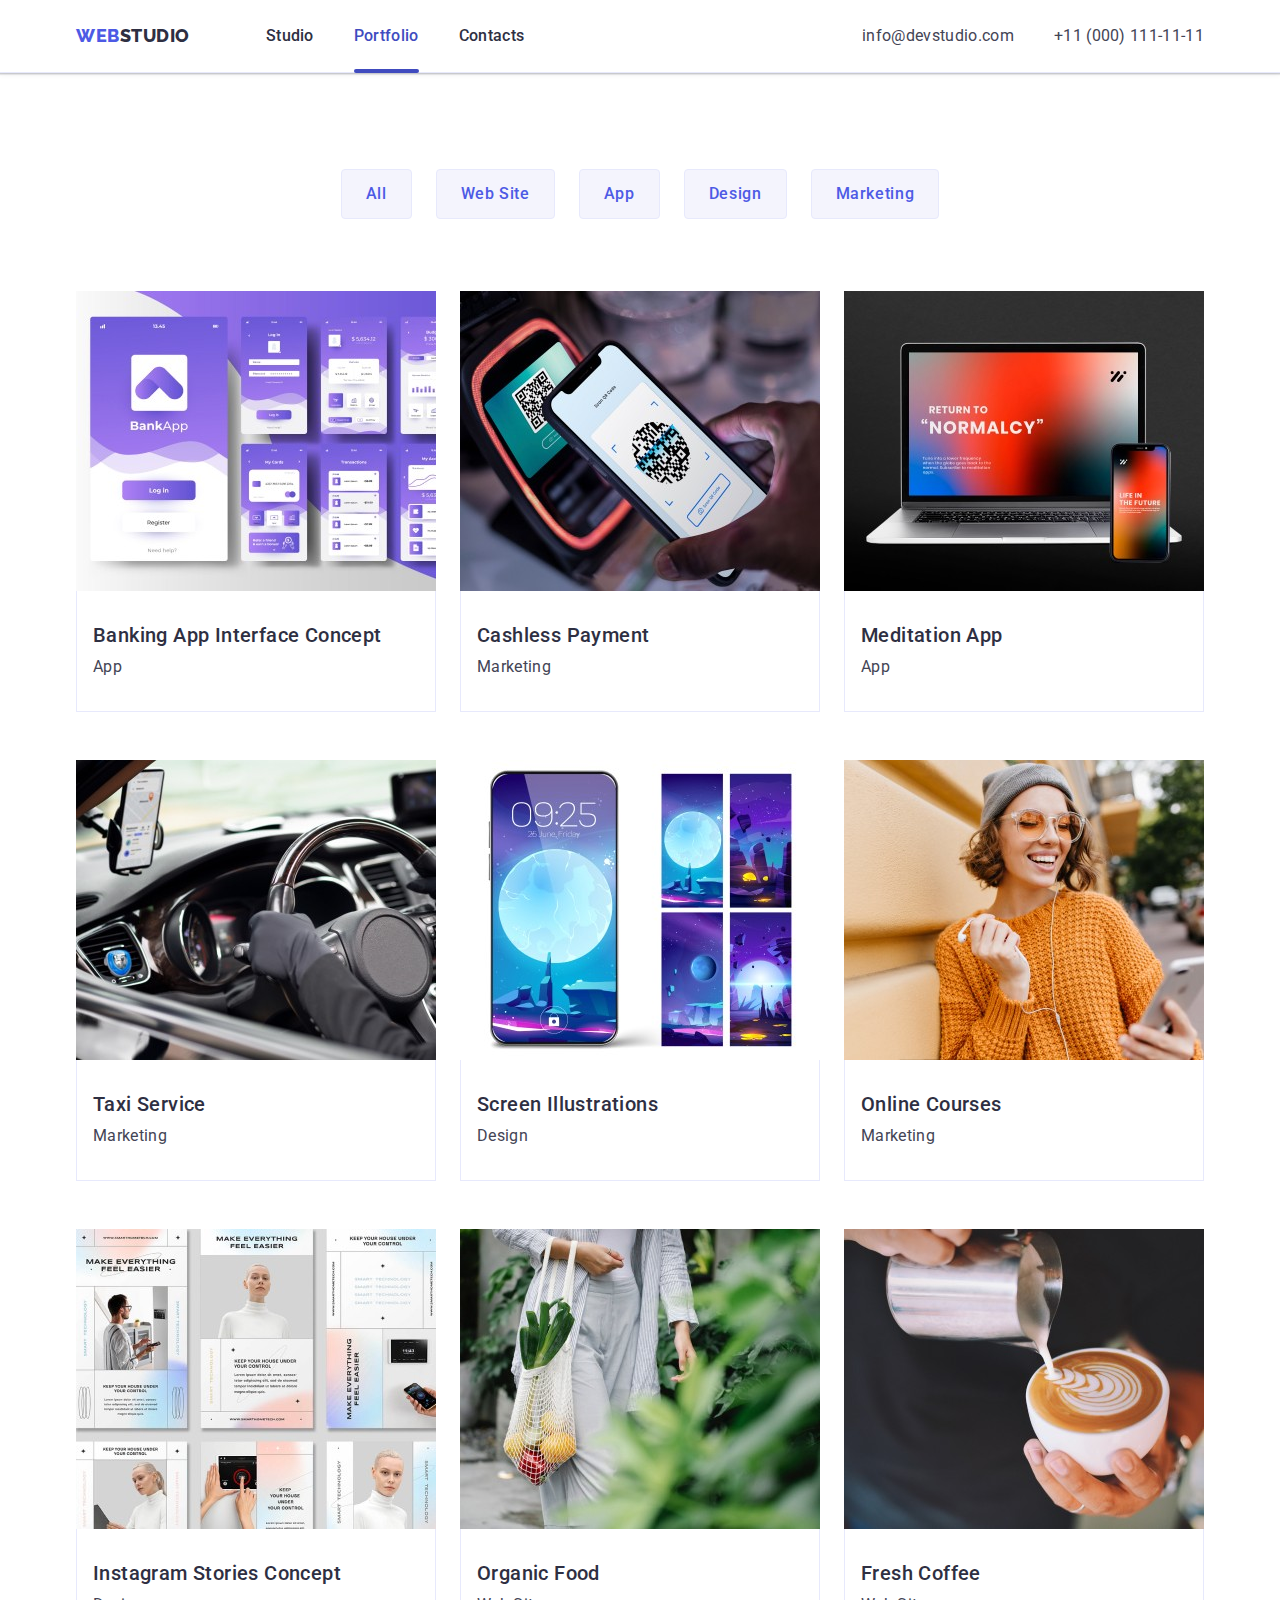
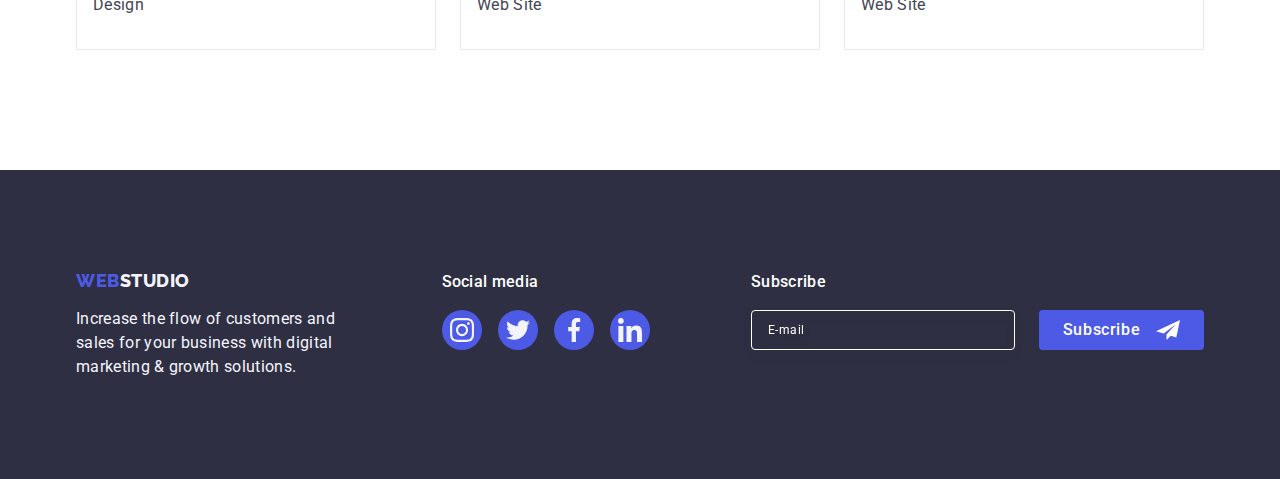
==== portfolio.html @ e4922956 "Initial commit" ====
<!DOCTYPE html>
<html lang="en">
  <head>
    <meta charset="UTF-8" />
    <meta name="viewport" content="width=device-width, initial-scale=1.0" />
    <title>Studio</title>
    <!-- Fonts -->
    <link rel="preconnect" href="https://fonts.googleapis.com" />
    <link rel="preconnect" href="https://fonts.gstatic.com" crossorigin />
    <link
      href="https://fonts.googleapis.com/css2?family=Raleway:wght@800&family=Roboto:wght@400;500;700;900&display=swap"
      rel="stylesheet"
    />
    <link
      rel="stylesheet"
      href="https://cdnjs.cloudflare.com/ajax/libs/modern-normalize/2.0.0/modern-normalize.min.css"
    />
    <!-- Custom styles -->
    <link rel="stylesheet" href="./css/styles.css" />
  </head>

  <body>
    <header class="page-header">
      <div class="nav-container container">
        <nav class="nav-list list">
          <a href="./index.html" class="header-logo link"
            >Web<span class="header-logo-span">Studio</span></a
          >
          <ul class="nav-list__menu list">
            <li class="nav-list__item link">
              <a href="./index.html" class="nav-list__link link">Studio</a>
            </li>
            <li class="nav-list__item link">
              <a href="./portfolio.html" class="nav-list__link-main link"
                >Portfolio</a
              >
            </li>
            <li class="nav-list__item link">
              <a href="" class="nav-list__link link">Contacts</a>
            </li>
          </ul>
        </nav>

        <address class="header-adrress">
          <ul class="list adrress-list">
            <li class="adrress-list__item">
              <a
                href="mailto:info@devstudio.com"
                class="address-list__link link"
                >info@devstudio.com</a
              >
            </li>
            <li class="adrress-list__item">
              <a href="tel:+110001111111" class="address-list__link link"
                >+11 (000) 111-11-11</a
              >
            </li>
          </ul>
        </address>
      </div>
    </header>

    <main>
      <!-- Portfolio section -->
      <section class="portfolio-section">
        <div class="container">
          <h1 class="visually-hidden">Our Portfolio</h1>

          <ul class="filter-list list">
            <li class="filter-button__item">
              <button type="button" class="filter-button">All</button>
            </li>
            <li class="filter-button__item">
              <button type="button" class="filter-button">Web Site</button>
            </li>
            <li class="filter-button__item">
              <button type="button" class="filter-button">App</button>
            </li>
            <li class="filter-button__item">
              <button type="button" class="filter-button">Design</button>
            </li>
            <li class="filter-button__item">
              <button type="button" class="filter-button">Marketing</button>
            </li>
          </ul>

          <ul class="portfolio-list list">
            <!-- 1 -->

            <li class="portfolio-item">
              <a href="" class="portfolio-link link">
                <div class="portfolio-item__overlay">
                  <img
                    src="./images/img-41.jpg"
                    alt="Banking App"
                    width="360"
                    height="300"
                  />
                  <p class="portfolio-item__overlay-text">
                    14 Stylish and User-Friendly App Design Concepts · Task
                    Manager App · Calorie Tracker App · Exotic Fruit Ecommerce
                    App · Cloud Storage App
                  </p>
                </div>

                <div class="portfolio-link__name">
                  <h2 class="card-headline">Banking App Interface Concept</h2>
                  <p class="card-paragraph">App</p>
                </div>
              </a>
            </li>

            <!-- 2 -->

            <li class="portfolio-item">
              <a href="" class="portfolio-link link">
                <div class="portfolio-item__overlay">
                  <img
                    src="./images/img-42.jpg"
                    alt="Cashless Payment"
                    width="360"
                    height="300"
                  />
                  <p class="portfolio-item__overlay-text">
                    14 Stylish and User-Friendly App Design Concepts · Task
                    Manager App · Calorie Tracker App · Exotic Fruit Ecommerce
                    App · Cloud Storage App
                  </p>
                </div>

                <div class="portfolio-link__name">
                  <h2 class="card-headline">Cashless Payment</h2>
                  <p class="card-paragraph">Marketing</p>
                </div>
              </a>
            </li>

            <!-- 3 -->

            <li class="portfolio-item">
              <a href="" class="portfolio-link link">
                <div class="portfolio-item__overlay">
                  <img
                    src="./images/img-43.jpg"
                    alt="Meditation App"
                    width="360"
                    height="300"
                  />
                  <p class="portfolio-item__overlay-text">
                    14 Stylish and User-Friendly App Design Concepts · Task
                    Manager App · Calorie Tracker App · Exotic Fruit Ecommerce
                    App · Cloud Storage App
                  </p>
                </div>

                <div class="portfolio-link__name">
                  <h2 class="card-headline">Meditation App</h2>
                  <p class="card-paragraph">App</p>
                </div>
              </a>
            </li>

            <!-- 4 -->

            <li class="portfolio-item">
              <a href="" class="portfolio-link link">
                <div class="portfolio-item__overlay">
                  <img
                    src="./images/img-44.jpg"
                    alt="Taxi Service"
                    width="360"
                    height="300"
                  />
                  <p class="portfolio-item__overlay-text">
                    14 Stylish and User-Friendly App Design Concepts · Task
                    Manager App · Calorie Tracker App · Exotic Fruit Ecommerce
                    App · Cloud Storage App
                  </p>
                </div>

                <div class="portfolio-link__name">
                  <h2 class="card-headline">Taxi Service</h2>
                  <p class="card-paragraph">Marketing</p>
                </div>
              </a>
            </li>

            <!-- 5 -->

            <li class="portfolio-item">
              <a href="" class="portfolio-link link">
                <div class="portfolio-item__overlay">
                  <img
                    src="./images/img-45.jpg"
                    alt="Screen Illustrations"
                    width="360"
                    height="300"
                  />
                  <p class="portfolio-item__overlay-text">
                    14 Stylish and User-Friendly App Design Concepts · Task
                    Manager App · Calorie Tracker App · Exotic Fruit Ecommerce
                    App · Cloud Storage App
                  </p>
                </div>

                <div class="portfolio-link__name">
                  <h2 class="card-headline">Screen Illustrations</h2>
                  <p class="card-paragraph">Design</p>
                </div>
              </a>
            </li>

            <!-- 6 -->

            <li class="portfolio-item">
              <a href="" class="portfolio-link link">
                <div class="portfolio-item__overlay">
                  <img
                    src="./images/img-46.jpg"
                    alt="Online Courses"
                    width="360"
                    height="300"
                  />
                  <p class="portfolio-item__overlay-text">
                    14 Stylish and User-Friendly App Design Concepts · Task
                    Manager App · Calorie Tracker App · Exotic Fruit Ecommerce
                    App · Cloud Storage App
                  </p>
                </div>

                <div class="portfolio-link__name">
                  <h2 class="card-headline">Online Courses</h2>
                  <p class="card-paragraph">Marketing</p>
                </div>
              </a>
            </li>

            <!-- 7 -->

            <li class="portfolio-item">
              <a href="" class="portfolio-link link">
                <div class="portfolio-item__overlay">
                  <img
                    src="./images/img-47.jpg"
                    alt="Instagram Stories"
                    width="360"
                    height="300"
                  />
                  <p class="portfolio-item__overlay-text">
                    14 Stylish and User-Friendly App Design Concepts · Task
                    Manager App · Calorie Tracker App · Exotic Fruit Ecommerce
                    App · Cloud Storage App
                  </p>
                </div>

                <div class="portfolio-link__name">
                  <h2 class="card-headline">Instagram Stories Concept</h2>
                  <p class="card-paragraph">Design</p>
                </div>
              </a>
            </li>

            <!-- 8 -->

            <li class="portfolio-item">
              <a href="" class="portfolio-link link">
                <div class="portfolio-item__overlay">
                  <img
                    src="./images/img-48.jpg"
                    alt="Organic Food"
                    width="360"
                    height="300"
                  />
                  <p class="portfolio-item__overlay-text">
                    14 Stylish and User-Friendly App Design Concepts · Task
                    Manager App · Calorie Tracker App · Exotic Fruit Ecommerce
                    App · Cloud Storage App
                  </p>
                </div>

                <div class="portfolio-link__name">
                  <h2 class="card-headline">Organic Food</h2>
                  <p class="card-paragraph">Web Site</p>
                </div>
              </a>
            </li>

            <!-- 9 -->

            <li class="portfolio-item">
              <a href="" class="portfolio-link link">
                <div class="portfolio-item__overlay">
                  <img
                    src="./images/img-49.jpg"
                    alt="Fresh Coffee"
                    width="360"
                    height="300"
                  />
                  <p class="portfolio-item__overlay-text">
                    14 Stylish and User-Friendly App Design Concepts · Task
                    Manager App · Calorie Tracker App · Exotic Fruit Ecommerce
                    App · Cloud Storage App
                  </p>
                </div>

                <div class="portfolio-link__name">
                  <h2 class="card-headline">Fresh Coffee</h2>
                  <p class="card-paragraph">Web Site</p>
                </div>
              </a>
            </li>
          </ul>
        </div>
      </section>
    </main>

    <footer class="page-footer">
      <div class="footer-container container">
        <div class="footer-logo__wrap">
          <a href="./index.html" class="footer-logo link"
            >Web<span class="footer-logo-span">Studio</span></a
          >
          <p class="footer-paragraph">
            Increase the flow of customers and sales for your business with
            digital marketing & growth solutions.
          </p>
        </div>
        <div class="footer-socials__wrap">
          <p class="footer-socials__headline">Social media</p>
          <ul class="footer-socials__list list">
            <li class="footer-socials__item">
              <a
                class="footer-socials__link"
                href="https://instagram.com"
                target="_blank"
                rel="noopener noreferrer"
                aria-label="instagram icon"
              >
                <svg class="footer-socials__icon" width="24" height="24">
                  <use href="./images/icons.svg#icon-instagram"></use>
                </svg>
              </a>
            </li>
            <li class="footer-socials__item">
              <a
                class="footer-socials__link"
                href="https://twitter.com"
                target="_blank"
                rel="noopener noreferrer"
                aria-label="twitter icon"
              >
                <svg class="footer-socials__icon" width="24" height="24">
                  <use href="./images/icons.svg#icon-twitter"></use>
                </svg>
              </a>
            </li>
            <li class="footer-socials__item">
              <a
                class="footer-socials__link"
                href="https://facebook.com"
                target="_blank"
                rel="noopener noreferrer"
                aria-label="facebook icon"
              >
                <svg class="footer-socials__icon" width="24" height="24">
                  <use href="./images/icons.svg#icon-facebook"></use>
                </svg>
              </a>
            </li>
            <li class="footer-socials__item">
              <a
                class="footer-socials__link"
                href="https://linkedin.com"
                target="_blank"
                rel="noopener noreferrer"
                aria-label="linkedin icon"
              >
                <svg class="footer-socials__icon" width="24" height="24">
                  <use href="./images/icons.svg#icon-linkedin"></use>
                </svg>
              </a>
            </li>
          </ul>
        </div>
        <div class="footer-form__wrap">
          <p class="footer-socials__headline">Subscribe</p>
          <form class="footer-form__form">
            <label class="footer-form__label" for="email_input">
              <input
                class="footer-form__input"
                type="email"
                id="email_input"
                placeholder="E-mail"
                name="email"
              />
            </label>
            <button class="footer-form__button" type="submit">
              Subscribe
              <svg class="footer-form__button-icon" width="24" height="24">
                <use href="./images/icons.svg#icon-plane"></use>
              </svg>
            </button>
          </form>
        </div>
      </div>
    </footer>
  </body>
</html>
---- css/styles.css ----
:root {
  --iris: #4d5ae5;
  --navyblue: #2e2f42;
  --slate: #434455;
  --white: #ffffff;
  --ocean: #404bbf;
  --cloud: #f4f4fd;
  --cornflower: #e7e9fc;
  --light_slate: #8e8f99;
  --green: #31d0aa;
  --dairy: #fcfcfc;
  --textarea: rgba(46, 47, 66, 0.4);
}

/* Utilities */

h1,
h2,
h3,
p,
ul {
  margin: 0;
  padding: 0;
}

li {
  margin: 0;
  padding-left: 0;
}

img {
  display: block;
  max-width: 100%;
}

button {
  cursor: pointer;
  font-family: inherit;
  color: currentColor;
}

input {
  font-family: inherit;
}

.visually-hidden {
  position: absolute;
  width: 1px;
  height: 1px;
  margin: -1px;
  border: 0;
  padding: 0;
  white-space: nowrap;
  clip-path: inset(100%);
  clip: rect(0 0 0 0);
  overflow: hidden;
}

.link {
  text-decoration: none;
}

.list {
  list-style: none;
  padding: 0;
}

/* Main Styles */

body {
  font-family: Roboto, sans-serif;
  color: var(--slate);
  background-color: var(--white);
}

.container {
  width: 1158px;
  padding: 0 15px;
  margin: 0 auto;
}

/* Headlines and paragrarhs styles */

.section-headline {
  margin-bottom: 72px;
  font-size: 36px;
  line-height: 1.11;
  letter-spacing: 0.02em;
  text-align: center;
  text-transform: capitalize;
  color: var(--navyblue);
}

.card-headline {
  margin-bottom: 8px;
  font-size: 20px;
  font-weight: 500;
  line-height: 1.2;
  letter-spacing: 0.02em;
  color: var(--navyblue);
}

.card-paragraph {
  font-size: 16px;
  line-height: 1.5;
  letter-spacing: 0.02em;
  color: var(--slate);
}

/* Header navigation styles */

.page-header {
  border-bottom: 1px solid var(--cornflower);
  box-shadow: 0px 2px 1px rgba(46, 47, 66, 0.08),
    0px 1px 1px rgba(46, 47, 66, 0.16), 0px 1px 6px rgba(46, 47, 66, 0.08);
}

.nav-container {
  display: flex;
  align-items: center;
  justify-content: space-between;
  gap: 40px;
}

.nav-list {
  display: flex;
  align-items: center;
}

.header-logo {
  margin-right: 76px;

  font-family: Raleway, sans-serif;
  font-size: 18px;
  line-height: 1.17;
  letter-spacing: 0.54px;
  font-weight: 800;
  color: var(--iris);

  text-transform: uppercase;
  text-decoration: none;
}

.header-logo-span {
  color: var(--navyblue);
}

.nav-list__menu {
  display: flex;
  align-items: center;
  gap: 40px;
}

.nav-list__link-main {
  position: relative;
  display: block;
  padding: 24px 0;

  font-size: 16px;
  font-weight: 500;
  line-height: 1.5;
  letter-spacing: 0.02em;
  color: var(--ocean);
  text-decoration: none;

  transition: color 250ms cubic-bezier(0.4, 0, 0.2, 1);
}

.nav-list__link-main::after {
  content: "";
  position: absolute;

  width: 100%;
  height: 4px;
  left: 0;
  bottom: -1px;

  background-color: var(--ocean);
  border-radius: 2px;
}

.nav-list__link {
  display: block;
  padding: 24px 0;

  font-size: 16px;
  font-weight: 500;
  line-height: 1.5;
  letter-spacing: 0.02em;
  color: var(--navyblue);
  text-decoration: none;
}

.nav-list__link-main:hover,
.nav-list__link-main:focus,
.nav-list__link:hover,
.nav-list__link:focus {
  color: var(--ocean);
}

/* Header adrress list styles  */

.header-adrress {
  font-style: normal;
}
.adrress-list {
  display: flex;
  align-items: center;
  gap: 40px;
}
.address-list__link {
  text-decoration: none;
  font-size: 16px;
  line-height: 1.5;
  letter-spacing: 0.02em;
  color: var(--slate);

  transition: color 250ms cubic-bezier(0.4, 0, 0.2, 1);
}

.address-list__link:hover,
.address-list__link:focus {
  color: var(--ocean);
}

/* Hero section styles */

.hero {
  max-width: 1440px;
  padding: 188px 0;
  margin: 0 auto;
  background-color: var(--navyblue);
  background-image: linear-gradient(
      rgba(46, 47, 66, 0.7),
      rgba(46, 47, 66, 0.7)
    ),
    url(../images/banner.jpg);
  background-repeat: no-repeat;
  background-position: center;
  background-size: cover;
}

.hero-headline {
  max-width: 496px;
  margin: 0 auto 48px auto;
  font-size: 56px;
  line-height: 1.07;
  letter-spacing: 0.02em;
  color: var(--white);
  text-align: center;
}

.hero-button {
  margin: 0 auto;
  min-width: 169px;
  height: 56px;
  border-radius: 4px;
  display: block;
  font-family: Roboto, sans-serif;
  font-size: 16px;
  font-weight: 500;
  line-height: 1.5;
  letter-spacing: 0.64px;
  cursor: pointer;
  color: var(--white);
  background-color: var(--iris);
  border: none;

  transition: background-color 250ms cubic-bezier(0.4, 0, 0.2, 1);
}

.hero-button:hover,
.hero-button:focus {
  background-color: var(--ocean);
}

/* Advantages section styles */

.advantages-section {
  padding: 120px 0;
  background-color: var(--white);
}
.advantages-list {
  display: flex;
  align-items: center;
  gap: 24px;
}

.advantages-list__item-container {
  display: flex;
  align-items: center;
  justify-content: center;
  height: 112px;
  background-color: var(--cloud);
  border-radius: 4px;
  margin-bottom: 8px;
}

.advantages-list__link {
  flex-basis: calc((100% - 3 * 24px) / 4);
}

/* Services section styles */

.services-section {
  background-color: var(--white);
  padding-bottom: 120px;
}

.services-list {
  display: flex;
  align-items: center;
  gap: 24px;
}

.services-list__link {
  width: calc((100% - 3 * 16px) / 3);
}

/* Team section styles */

.team-section {
  padding: 120px 0;
  background-color: var(--cloud);
}

.team-list {
  display: flex;
  align-items: center;
  gap: 24px;
}

.team-list__item {
  flex-basis: calc((100% - 3 * 24px) / 4);
  border-radius: 0px 0px 4px 4px;
  background-color: var(--white);
  box-shadow: 0px 1px 6px rgba(46, 47, 66, 0.08),
    0px 1px 1px rgba(46, 47, 66, 0.16), 0px 2px 1px rgba(46, 47, 66, 0.08);
}

.team-list__employee {
  padding: 32px 0;
  background-color: var(--white);
}

.employee-name {
  text-align: center;
}

.employee-position {
  text-align: center;
  margin-bottom: 8px;
}

.team-list__socials-list {
  display: flex;
  justify-content: center;
  gap: 24px;
}

.team-list__socials-item {
  width: 40px;
  height: 40px;
}

.team-list__socials-link {
  width: 100%;
  height: 100%;
  border-radius: 50%;
  background-color: var(--iris);
  display: flex;
  align-items: center;
  justify-content: center;
  transition: background-color 250ms cubic-bezier(0.4, 0, 0.2, 1);
}

.team-list__socials-link:hover,
.team-list__socials-link:focus {
  background-color: var(--ocean);
}

.team-list__socials-icon {
  fill: var(--cloud);
}

/* Customers Section */

.customers-section {
  background-color: var(--white);
  padding: 120px 0;
}

.customers-list {
  display: flex;
  /* align-items: center;
  justify-content: center; */
  gap: 24px;
}

.customers-list__item {
  width: calc((100% - 120px) / 6);
  height: 88px;
}

.customers-list__link {
  display: flex;
  align-items: center;
  justify-content: center;

  width: 100%;
  height: 100%;

  color: var(--light_slate);

  border: 1px solid var(--light_slate);
  border-radius: 4px;

  transition: border-color 250ms cubic-bezier(0.4, 0, 0.2, 1),
    color 250ms cubic-bezier(0.4, 0, 0.2, 1);
}

.customers-list__link:hover,
.customers-list__link:focus {
  border-color: var(--ocean);
  color: var(--ocean);
}

.customers-list__icon {
  fill: currentColor;
}

/* Footer styles */

.page-footer {
  padding: 100px 0;
  background-color: var(--navyblue);
}

.footer-container {
  display: flex;
  align-items: baseline;
  justify-content: space-between;
}

.footer-logo {
  display: inline-block;
  margin-bottom: 16px;
  font-family: Raleway, sans-serif;
  font-size: 18px;
  line-height: 1.17;
  letter-spacing: 0.54px;
  font-weight: 800;
  color: var(--iris);

  text-transform: uppercase;
  text-decoration: none;
}

.footer-logo-span {
  color: var(--cloud);
}

.footer-logo__wrap {
}

.footer-paragraph {
  width: 264px;
  font-size: 16px;
  line-height: 1.5;
  letter-spacing: 0.02em;
  color: var(--cloud);
}

.footer-socials__headline {
  margin-bottom: 16px;

  font-size: 16px;
  font-weight: 500;
  line-height: 1.5em;
  letter-spacing: 0.02em;
  color: var(--white);
}
.footer-socials__list {
  display: flex;
  gap: 16px;
}
.footer-socials__item {
  width: 40px;
  height: 40px;
}
.footer-socials__link {
  display: flex;
  align-items: center;
  justify-content: center;

  width: 100%;
  height: 100%;

  background-color: var(--iris);
  border-radius: 50%;

  transition: background-color 250ms cubic-bezier(0.4, 0, 0.2, 1);
}
.footer-socials__link:hover,
.footer-socials__link:focus {
  background-color: var(--green);
}

.footer-socials__icon {
  fill: var(--cloud);
}

/* Footer form */

.footer-form__form {
  display: flex;
  gap: 24px;
}

.footer-form__label {
}

.footer-form__input {
  width: 264px;
  height: 40px;
  border: 1px solid var(--white);
  background-color: transparent;
  font-size: 12px;
  line-height: 1.5;
  letter-spacing: 0.04em;
  padding-left: 16px;
  filter: drop-shadow(0px 4px 4px rgba(0, 0, 0, 0.15));
  border-radius: 4px;
  color: var(--white);
}

.footer-form__input::placeholder {
  color: var(--white);
}

.footer-form__button {
  display: flex;
  align-items: center;
  justify-content: center;
  min-width: 165px;
  height: 40px;
  font-family: "Roboto", sans-serif;
  font-size: 16px;
  font-weight: 500;
  line-height: 1.5;
  letter-spacing: 0.04em;
  color: var(--white);
  fill: var(--white);
  cursor: pointer;
  background-color: var(--iris);
  border: none;
  border-radius: 4px;
}

.footer-form__button:hover,
.footer-form__button:focus {
  background-color: var(--ocean);
}

.footer-form__button-icon {
  margin-left: 16px;
}

/* Modal window styles */

.backdrop {
  position: fixed;
  top: 0;
  left: 0;

  width: 100%;
  height: 100%;

  background-color: rgba(46, 47, 66, 0.4);
  transition: opacity 250ms cubic-bezier(0.4, 0, 0.2, 1),
    visibility 250ms cubic-bezier(0.4, 0, 0.2, 1);
}

.backdrop.is-hidden {
  visibility: hidden;
  opacity: 0;
  pointer-events: none;
}

.modal {
  position: absolute;
  top: 50%;
  left: 50%;

  width: 408px;
  min-height: 584px;
  padding: 72px 24px 24px;

  border-radius: 4px;
  background: var(--dairy);
  box-shadow: 0px 1px 1px rgba(0, 0, 0, 0.14), 0px 1px 3px rgba(0, 0, 0, 0.12),
    0px 2px 1px rgba(0, 0, 0, 0.2);
  transform: translate(-50%, -50%) scale(1);
  transition: transform 250ms cubic-bezier(0.4, 0, 0.2, 1);
}

.modal__button-close {
  cursor: pointer;
  position: absolute;
  top: 24px;
  right: 24px;

  padding: 0;
  width: 24px;
  height: 24px;
  border-radius: 50%;
  background-color: var(--cornflower);
  border: 1px solid rgba(0, 0, 0, 0.1);

  display: flex;
  align-items: center;
  justify-content: center;

  transition: background-color 250ms cubic-bezier(0.4, 0, 0.2, 1),
    border 250ms cubic-bezier(0.4, 0, 0.2, 1);
}

.modal__button-close:hover,
.modal__button-close:focus {
  background-color: var(--ocean);
  border: none;
  fill: var(--white);
}

.modal-button-close__icon {
  fill: var(--black);
  transition: fill 250ms cubic-bezier(0.4, 0, 0.2, 1);
}

.modal-button-close__icon:hover .modal-button-close__icon,
.modal-button-close__icon:focus .modal-button-close__icon {
  fill: var(--white);
}

.modal__form-headline {
  text-align: center;
  font-weight: 500;
  font-size: 16px;
  line-height: 1.5;
  letter-spacing: 0.02em;
  color: var(--navyblue);
  margin-bottom: 16px;
}

.modal__wrap {
  margin-bottom: 8px;
  color: var(--light_slate);
}

.form__label {
  display: block;
  margin-bottom: 4px;
  font-size: 12px;
  line-height: 1.17;
  letter-spacing: 0.04em;
}

.form__field {
  position: relative;
}

.form__input {
  width: 100%;
  height: 40px;
  border: 1px solid rgba(46, 47, 66, 0.4);
  border-radius: 4px;
  background-color: transparent;
  padding-left: 38px;
  outline: transparent;
  transition: border-color 250ms cubic-bezier(0.4, 0, 0.2, 1);
}

.form__input:focus {
  border-color: var(--iris);
}

.form__icon {
  position: absolute;
  left: 16px;
  top: 50%;
  fill: var(--navyblue);
  transform: translateY(-50%);
  transition: fill 250ms cubic-bezier(0.4, 0, 0.2, 1);
}

.form__input:focus + .form__icon {
  border-color: var(--iris);
  fill: var(--iris);
}

.modal-text__wrap {
  margin-bottom: 16px;
}

.form__textarea {
  width: 100%;
  height: 120px;
  padding: 8px 16px;

  font-size: 12px;
  line-height: 1.17;
  letter-spacing: 0.04em;

  color: var(--textarea);
  outline: transparent;
  border: 1px solid var(--textarea);
  border-radius: 4px;
  background-color: transparent;

  resize: none;
  transition: border-color 250ms cubic-bezier(0.4, 0, 0.2, 1);
}

.form__textarea:focus {
  border-color: var(--iris);
}

.modal-policy__wrap {
  margin-bottom: 24px;
}

.modal-policy__input {
}

.form__label-policy {
  font-size: 12px;
  line-height: 1.17;
  letter-spacing: 0.04em;
  color: var(--light_slate);
}

.form__label-policy-span {
  display: inline-flex;
  align-items: center;
  justify-content: center;
  cursor: pointer;
  width: 16px;
  height: 16px;
  margin-right: 8px;
  border: 1px solid var(--textarea);
  border-radius: 2px;
  fill: transparent;
  transition: background-color 250ms cubic-bezier(0.4, 0, 0.2, 1),
    border 250ms cubic-bezier(0.4, 0, 0.2, 1),
    fill 250ms cubic-bezier(0.4, 0, 0.2, 1);
}

.form__label-policy-span:hover,
.form__label-policy-span:focus {
  border: 1px solid var(--iris);
}

.form__label-policy-icon {
}

.modal-policy__input:checked + .form__label-policy .form__label-policy-span {
  background-color: var(--ocean);
  border: none;
  fill: var(--cloud);
}

.form__policy-link {
  color: var(--iris);
}

.form__button {
  display: block;
  min-width: 169px;
  height: 56px;
  margin: 0 auto;
  font-family: "Roboto", sans-serif;
  font-size: 16px;
  font-weight: 500;
  line-height: 1.5;
  letter-spacing: 0.04em;
  color: var(--white);
  cursor: pointer;
  background-color: var(--iris);
  border: none;
  border-radius: 4px;
  cursor: pointer;
  box-shadow: 0px 4px 4px 0px rgba(0, 0, 0, 0.15);
  transition: background-color 250ms cubic-bezier(0.4, 0, 0.2, 1);
}

.form__button:hover,
.form__button:focus {
  background-color: var(--ocean);
}

/* -------- PORTFOLIO PAGE -------- */

.portfolio-section {
  padding: 96px 0 120px 0;
}

.filter-list {
  display: flex;
  justify-content: center;
  gap: 24px;
  margin-bottom: 72px;
}

.filter-button {
  padding: 12px 24px;
  font-family: Roboto, sans-serif;
  font-size: 16px;
  font-weight: 500;
  line-height: 1.5;
  letter-spacing: 0.64px;
  cursor: pointer;
  color: var(--iris);
  background-color: var(--cloud);
  border: 1px solid var(--cornflower);
  border-radius: 4px;
  transition: color 250ms cubic-bezier(0.4, 0, 0.2, 1),
    background-color 250ms cubic-bezier(0.4, 0, 0.2, 1),
    border-color 250ms cubic-bezier(0.4, 0, 0.2, 1),
    box-shadow 250ms cubic-bezier(0.4, 0, 0.2, 1);
}

.filter-button:hover,
.filter-button:focus {
  color: var(--white);
  background-color: var(--ocean);
  box-shadow: 0px 3px 1px rgba(0, 0, 0, 0.1), 0px 2px 1px rgba(0, 0, 0, 0.08),
    0px 2px 2px rgba(0, 0, 0, 0.12);
  border: 1px solid transparent;
}

.portfolio-list {
  display: flex;
  flex-wrap: wrap;
  column-gap: 24px;
  row-gap: 48px;
}

.portfolio-link {
  display: block;
  transition: box-shadow 250ms cubic-bezier(0.4, 0, 0.2, 1);
}

.portfolio-link:hover,
.portfolio-link:focus {
  box-shadow: 0px 1px 6px rgba(46, 47, 66, 0.08),
    0px 1px 1px rgba(46, 47, 66, 0.16), 0px 2px 1px rgba(46, 47, 66, 0.08);
}

.portfolio-item {
  width: calc((100% - 48px) / 3);
  background: var(--white);
}

.portfolio-link:hover .portfolio-item__overlay-text,
.portfolio-link:focus .portfolio-item__overlay-text {
  transform: translateY(0%);
}

.portfolio-item__overlay {
  position: relative;
  overflow: hidden;
}

.portfolio-item__overlay-text {
  position: absolute;
  top: 0;

  height: 100%;
  width: 100%;
  padding: 40px 32px;

  font-size: 16px;
  line-height: 1.5;
  letter-spacing: 0.02em;
  color: var(--cloud);
  background-color: var(--iris);

  transform: translateY(100%);
  transition: transform 250ms cubic-bezier(0.4, 0, 0.2, 1);
}

.portfolio-link__name {
  padding: 32px 16px;
  border: 1px solid var(--cornflower);
  border-top: none;
}
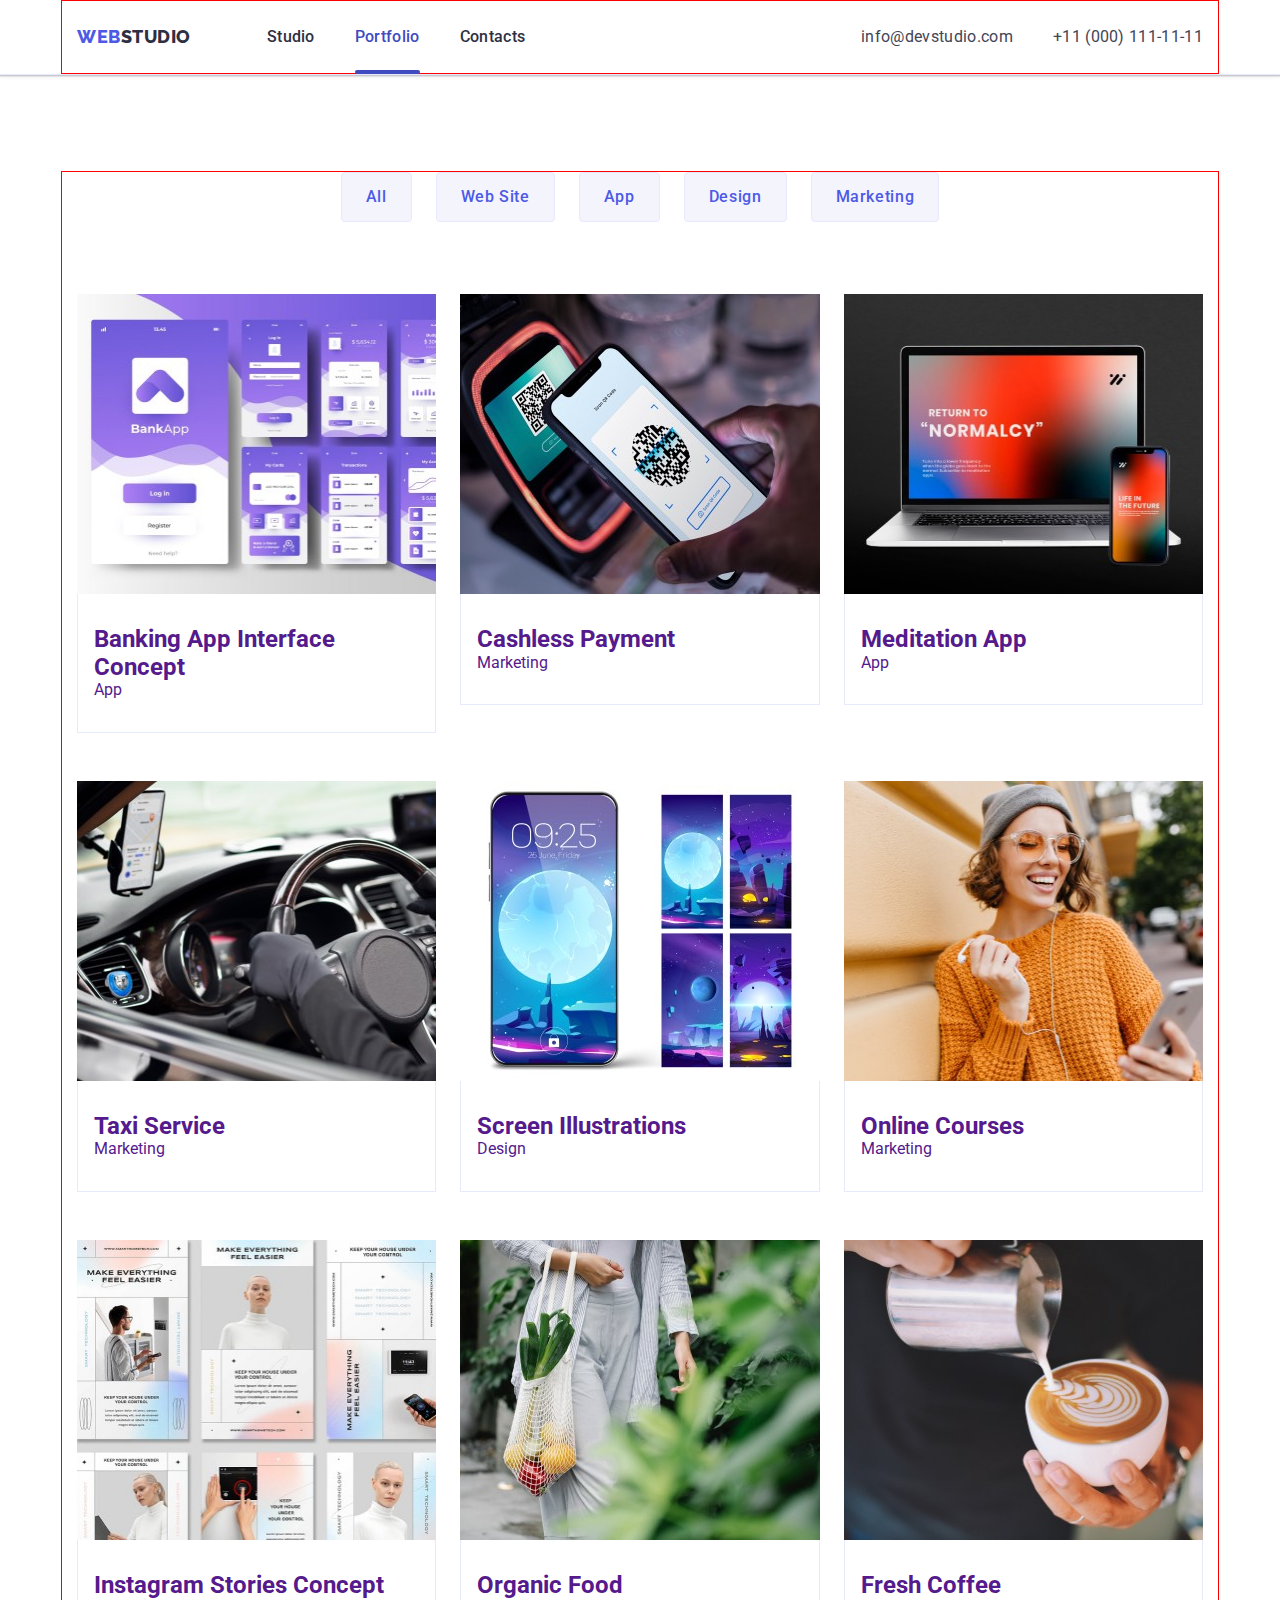
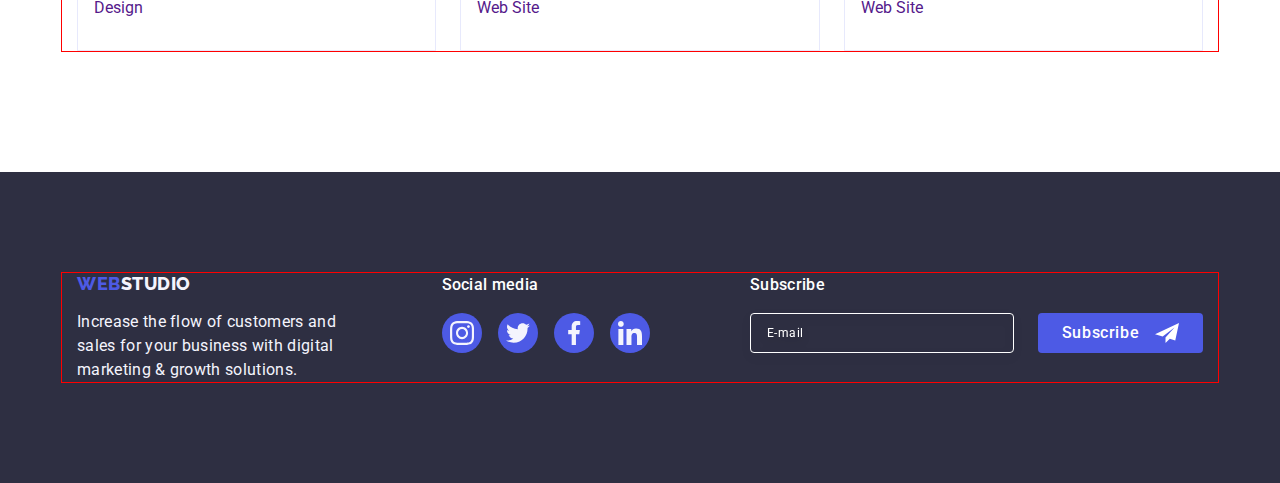
==== commit 9286e668: "header adaptive styles added" ====
--- a/portfolio.html
+++ b/portfolio.html
@@ -27,22 +27,22 @@
             >Web<span class="header-logo-span">Studio</span></a
           >
           <ul class="nav-list__menu list">
-            <li class="nav-list__item link">
+            <li class="nav-list__item">
               <a href="./index.html" class="nav-list__link link">Studio</a>
             </li>
-            <li class="nav-list__item link">
+            <li class="nav-list__item">
               <a href="./portfolio.html" class="nav-list__link-main link"
                 >Portfolio</a
               >
             </li>
-            <li class="nav-list__item link">
+            <li class="nav-list__item">
               <a href="" class="nav-list__link link">Contacts</a>
             </li>
           </ul>
         </nav>
 
         <address class="header-adrress">
-          <ul class="list adrress-list">
+          <ul class="adrress-list list">
             <li class="adrress-list__item">
               <a
                 href="mailto:info@devstudio.com"
@@ -57,6 +57,123 @@
             </li>
           </ul>
         </address>
+
+        <!-- Button menu open -->
+
+        <button
+          class="menu-open__button js-open-menu"
+          aria-expanded="false"
+          aria-controls="mobile-menu"
+        >
+          <svg
+            class="menu-open__icon"
+            width="32"
+            height="22"
+            stroke="var(--navyblue)"
+          >
+            <use href="./images/icons.svg#icon-burger"></use>
+          </svg>
+        </button>
+
+        <div class="menu-container js-menu-container" id="mobile-menu">
+          <button class="menu-close__button js-close-menu">
+            <svg class="menu-close__icon" width="8" height="8">
+              <use href="./images/icons.svg#icon-cross"></use>
+            </svg>
+          </button>
+
+          <ul class="mobile-menu__list list">
+            <li class="mobile-menu__item">
+              <a href="./index.html" class="mobile-menu__link link">Studio</a>
+            </li>
+            <li class="mobile-menu__item">
+              <a href="./portfolio.html" class="mobile-menu__link-main link"
+                >Portfolio</a
+              >
+            </li>
+            <li class="mobile-menu__item">
+              <a href="" class="mobile-menu__link link">Contacts</a>
+            </li>
+          </ul>
+
+          <div class="mobile-menu__bottom">
+            <address class="mobile-menu__contacts">
+              <ul class="mobile-menu__contacts-list list">
+                <li class="mobile-menu__contacts-item">
+                  <a
+                    class="mobile-menu__contacts-phone link"
+                    href="tel:+110001111111"
+                    >+11 (000) 111-11-11</a
+                  >
+                </li>
+                <li class="mobile-menu__contacts-item">
+                  <a
+                    class="mobile-menu__contacts-mail link"
+                    href="mailto:info@devstudio.com"
+                    >info@devstudio.com</a
+                  >
+                </li>
+              </ul>
+            </address>
+
+            <!-- Mobsle-menu socials -->
+
+            <ul class="mobile-menu__socials-list">
+              <li class="mobile-menu__socials-item list">
+                <a
+                  class="team-list__socials-link"
+                  href="https://www.instagram.com"
+                  target="_blank"
+                  rel="noopener noreferrer"
+                  aria-label="instagram icon"
+                >
+                  <svg class="team-list__socials-icon" width="16" height="16">
+                    <use href="./images/icons.svg#icon-instagram"></use>
+                  </svg>
+                </a>
+              </li>
+              <li class="mobile-menu__socials-item list">
+                <a
+                  class="team-list__socials-link"
+                  href="https://www.twitter.com"
+                  target="_blank"
+                  rel="noopener noreferrer"
+                  aria-label="twitter icon"
+                >
+                  <svg class="team-list__socials-icon" width="16" height="16">
+                    <use href="./images/icons.svg#icon-twitter"></use>
+                  </svg>
+                </a>
+              </li>
+              <li class="mobile-menu__socials-item list">
+                <a
+                  class="team-list__socials-link"
+                  href="https://www.facebook.com"
+                  target="_blank"
+                  rel="noopener noreferrer"
+                  aria-label="facebook icon"
+                >
+                  <svg class="team-list__socials-icon" width="16" height="16">
+                    <use href="./images/icons.svg#icon-facebook"></use>
+                  </svg>
+                </a>
+              </li>
+              <li class="mobile-menu__socials-item list">
+                <a
+                  class="team-list__socials-link"
+                  href="https://www.linkedin.com"
+                  target="_blank"
+                  rel="noopener noreferrer"
+                  aria-label="linkedin icon"
+                >
+                  <svg class="team-list__socials-icon" width="16" height="16">
+                    <use href="./images/icons.svg#icon-linkedin"></use>
+                  </svg>
+                </a>
+              </li>
+            </ul>
+          </div>
+        </div>
       </div>
     </header>
 
@@ -404,5 +521,6 @@
         </div>
       </div>
     </footer>
+    <script defer src="js/mobile-menu.js"></script>
   </body>
 </html>
--- a/css/styles.css
+++ b/css/styles.css
@@ -12,17 +12,39 @@
   --textarea: rgba(46, 47, 66, 0.4);
 }
 
-/* Utilities */
+*,
+*::before,
+*::after {
+  box-sizing: border-box;
+}
+
+/**
+  |============================
+  | Utilities
+  |============================
+*/
 
 h1,
 h2,
 h3,
+h4,
+h5,
+h6,
 p,
 ul {
   margin: 0;
   padding: 0;
 }
 
+ul {
+  list-style: none;
+}
+
+a {
+  text-decoration: none;
+  outline: none;
+}
+
 li {
   margin: 0;
   padding-left: 0;
@@ -31,16 +53,18 @@
 img {
   display: block;
   max-width: 100%;
+}
+
+input,
+textarea,
+button {
+  font: inherit;
 }
 
 button {
   cursor: pointer;
   font-family: inherit;
   color: currentColor;
-}
-
-input {
-  font-family: inherit;
 }
 
 .visually-hidden {
@@ -65,7 +89,11 @@
   padding: 0;
 }
 
-/* Main Styles */
+/**
+  |============================
+  | Main Styles
+  |============================
+*/
 
 body {
   font-family: Roboto, sans-serif;
@@ -74,14 +102,52 @@
 }
 
 .container {
-  width: 1158px;
-  padding: 0 15px;
+  min-width: 320px;
+  padding: 0 16px;
   margin: 0 auto;
-}
-
-/* Headlines and paragrarhs styles */
+  border: 1px solid tomato;
+}
+
+@media screen and (min-width: 428px) {
+  .container {
+    width: 428px;
+    border: 1px solid green;
+  }
+}
+
+@media screen and (min-width: 768px) {
+  .container {
+    width: 768px;
+    border: 1px solid blue;
+  }
+}
+
+@media screen and (min-width: 1158px) {
+  .container {
+    width: 1158px;
+    padding: 0 15px;
+    border: 1px solid red;
+  }
+}
+
+/**
+  |============================
+  | Headlines and paragrarhs styles
+  |============================
+*/
 
 .section-headline {
+  text-align: center;
+
+  font-size: 36px;
+  font-weight: 700;
+  line-height: 1.11em;
+  letter-spacing: 0.72px;
+  text-transform: capitalize;
+  color: var(--navyblue, #2e2f42);
+}
+
+/* .section-headline {
   margin-bottom: 72px;
   font-size: 36px;
   line-height: 1.11;
@@ -89,25 +155,182 @@
   text-align: center;
   text-transform: capitalize;
   color: var(--navyblue);
-}
-
-.card-headline {
+} */
+
+/* .card-headline {
   margin-bottom: 8px;
   font-size: 20px;
   font-weight: 500;
   line-height: 1.2;
   letter-spacing: 0.02em;
   color: var(--navyblue);
-}
-
-.card-paragraph {
+} */
+
+/* .card-paragraph {
   font-size: 16px;
   line-height: 1.5;
   letter-spacing: 0.02em;
   color: var(--slate);
-}
-
-/* Header navigation styles */
+} */
+
+/**
+  |============================
+  | Header Menu
+  |============================
+*/
+
+.menu-open__button {
+  background-color: transparent;
+  border: none;
+}
+.menu-open__button:hover,
+.menu-open__button:focus {
+  border: 1px solid var(--navyblue);
+}
+
+@media screen and (min-width: 768px) {
+  .menu-open__button {
+    display: none;
+  }
+}
+
+.menu-container {
+  display: flex;
+  flex-direction: column;
+  justify-content: space-between;
+
+  position: fixed;
+  top: 0;
+  left: 0;
+
+  width: 100vw;
+  height: 100vh;
+  padding: 80px 35px 40px 40px;
+  background-color: var(--white);
+  z-index: 999;
+
+  transform: translateX(-100%);
+  transition: transform 750ms ease-in-out;
+}
+
+.menu-container.is-open {
+  transform: translateX(0);
+}
+
+.menu-close__button {
+  cursor: pointer;
+  position: absolute;
+  top: 24px;
+  right: 24px;
+
+  padding: 0;
+  width: 24px;
+  height: 24px;
+  border-radius: 50%;
+  background-color: var(--cornflower);
+  border: 1px solid rgba(0, 0, 0, 0.1);
+
+  display: flex;
+  align-items: center;
+  justify-content: center;
+
+  transition: background-color 250ms cubic-bezier(0.4, 0, 0.2, 1),
+    border 250ms cubic-bezier(0.4, 0, 0.2, 1);
+}
+
+.menu-close__button:hover,
+.menu-close__button:focus {
+  background-color: var(--ocean);
+  border: none;
+  fill: var(--white);
+}
+
+.menu-close__icon {
+  fill: var(--black);
+  transition: fill 250ms cubic-bezier(0.4, 0, 0.2, 1);
+}
+
+.menu-close__icon:hover .menu-close__icon,
+.menu-close__icon:focus .menu-close__icon {
+  fill: var(--white);
+}
+
+/* ===== Mobile menu navigation ===== */
+
+.mobile-menu__list {
+  display: flex;
+  flex-direction: column;
+  gap: 40px;
+}
+
+.mobile-menu__item {
+}
+
+.mobile-menu__link-main {
+  font-size: 36px;
+  font-weight: 700;
+  line-height: 1.11em;
+  letter-spacing: 0.72px;
+  text-transform: capitalize;
+
+  color: var(--ocean);
+}
+
+.mobile-menu__link {
+  font-size: 36px;
+  font-weight: 700;
+  line-height: 1.11em;
+  letter-spacing: 0.72px;
+  text-transform: capitalize;
+
+  color: var(--navyblue);
+}
+
+.mobile-menu__bottom {
+  display: flex;
+  flex-direction: column;
+  gap: 48px;
+}
+
+.mobile-menu__contacts-list {
+  display: flex;
+  flex-direction: column;
+  gap: 40px;
+}
+
+.mobile-menu__contacts-phone {
+  font-size: 36px;
+  font-style: normal;
+  font-weight: 700;
+  line-height: 1.11em;
+  letter-spacing: 0.72px;
+  text-transform: capitalize;
+  text-decoration: none;
+  color: var(--ocean);
+}
+
+.mobile-menu__contacts-mail {
+  font-size: 20px;
+  font-style: normal;
+  font-weight: 500;
+  line-height: 1.2em;
+  letter-spacing: 0.4px;
+
+  color: var(--navyblue);
+}
+
+.mobile-menu__socials-list {
+  max-width: 328px;
+  display: flex;
+  justify-content: space-between;
+}
+
+.mobile-menu__socials-item {
+  width: 40px;
+  height: 40px;
+}
+
+/* ===== Header navigation styles ===== */
 
 .page-header {
   border-bottom: 1px solid var(--cornflower);
@@ -119,7 +342,15 @@
   display: flex;
   align-items: center;
   justify-content: space-between;
-  gap: 40px;
+  padding-top: 24px;
+  padding-bottom: 24px;
+}
+
+@media screen and (min-width: 768px) {
+  .nav-container {
+    padding-top: 0;
+    padding-bottom: 0;
+  }
 }
 
 .nav-list {
@@ -128,8 +359,16 @@
 }
 
 .header-logo {
-  margin-right: 76px;
-
+  font-family: Raleway, sans-serif;
+  font-size: 18px;
+  font-weight: 800;
+  line-height: 1.17;
+  letter-spacing: 0.54px;
+  color: var(--iris);
+  text-transform: uppercase;
+}
+
+.header-logo {
   font-family: Raleway, sans-serif;
   font-size: 18px;
   line-height: 1.17;
@@ -141,14 +380,34 @@
   text-decoration: none;
 }
 
+@media screen and (min-width: 768px) {
+  .header-logo {
+    margin-right: 120px;
+  }
+}
+
+@media screen and (min-width: 1158px) {
+  .header-logo {
+    margin-right: 76px;
+  }
+}
+
 .header-logo-span {
   color: var(--navyblue);
 }
 
-.nav-list__menu {
-  display: flex;
-  align-items: center;
-  gap: 40px;
+@media screen and (max-width: 767px) {
+  .nav-list__menu {
+    display: none;
+  }
+}
+
+@media screen and (min-width: 768px) {
+  .nav-list__menu {
+    display: flex;
+    align-items: center;
+    gap: 40px;
+  }
 }
 
 .nav-list__link-main {
@@ -198,24 +457,50 @@
   color: var(--ocean);
 }
 
-/* Header adrress list styles  */
+/* ===== Header adrress list styles ===== */
 
 .header-adrress {
   font-style: normal;
 }
-.adrress-list {
-  display: flex;
-  align-items: center;
-  gap: 40px;
-}
+
+@media screen and (max-width: 767px) {
+  .adrress-list {
+    display: none;
+  }
+}
+
+@media screen and (min-width: 767px) and (max-width: 1157px) {
+  .adrress-list {
+    display: flex;
+    flex-direction: column;
+    gap: 12px;
+  }
+}
+
+@media screen and (min-width: 1158px) {
+  .adrress-list {
+    display: flex;
+    align-items: center;
+    gap: 40px;
+  }
+}
+
 .address-list__link {
   text-decoration: none;
-  font-size: 16px;
-  line-height: 1.5;
-  letter-spacing: 0.02em;
+  font-size: 12px;
+  line-height: 1.16em;
+  letter-spacing: 0.03em;
   color: var(--slate);
 
   transition: color 250ms cubic-bezier(0.4, 0, 0.2, 1);
+}
+
+@media screen and (min-width: 1158px) {
+  .address-list__link {
+    font-size: 16px;
+    line-height: 1.5;
+    letter-spacing: 0.02em;
+  }
 }
 
 .address-list__link:hover,
@@ -223,7 +508,11 @@
   color: var(--ocean);
 }
 
-/* Hero section styles */
+/**
+  |============================
+  | Hero section styles
+  |============================
+*/
 
 .hero {
   max-width: 1440px;
